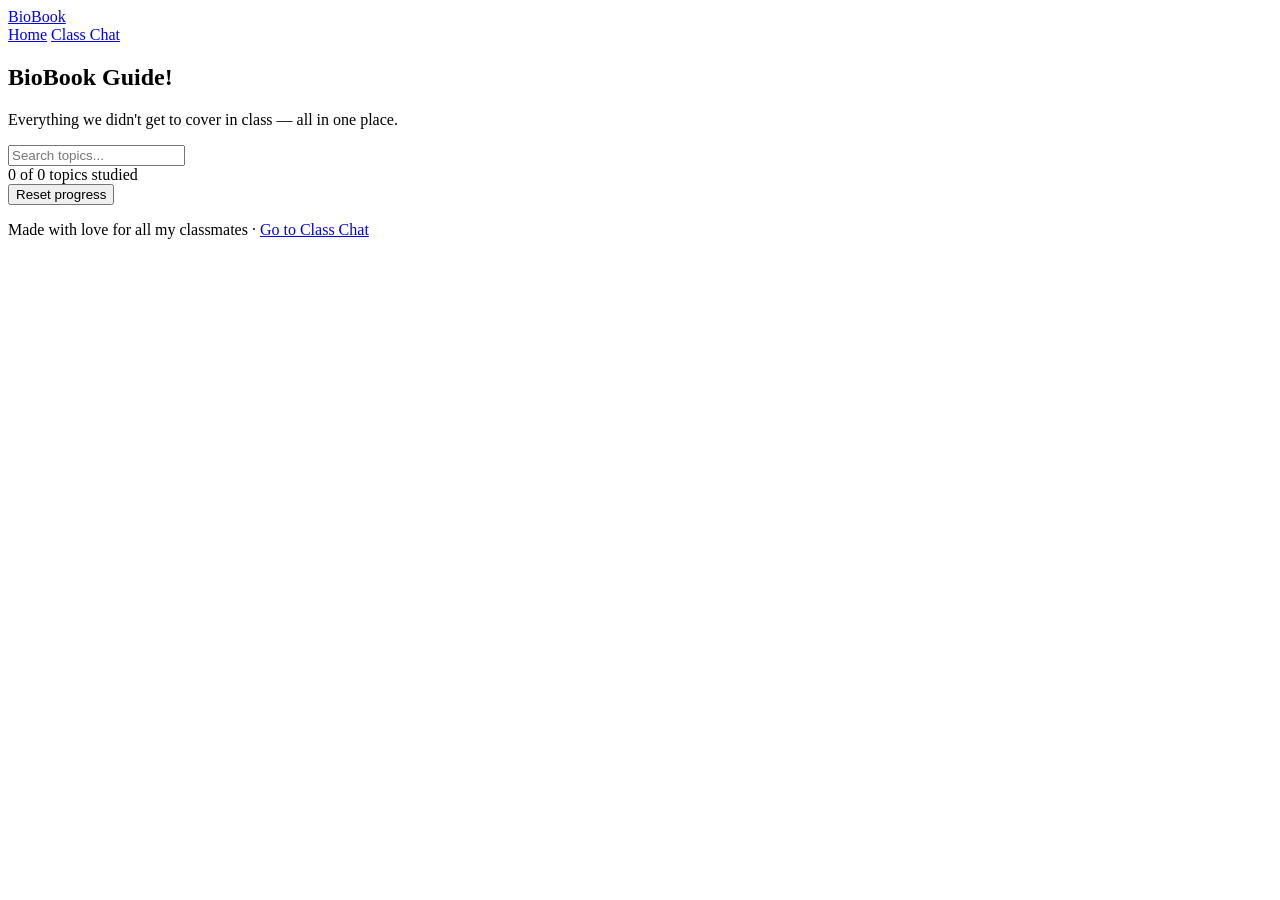
==== BioBook/index.html @ 23b40383 "Rename index.html to BioBook/index.html" ====
<!DOCTYPE html>
<html lang="en">
<head>
    <meta charset="UTF-8" />
    <meta name="viewport" content="width=device-width, initial-scale=1.0" />
    <title>BioBook</title>
    <link rel="stylesheet" href="css/Style.css" />
</head>
<body>

<!-- ========== HEADER ========== -->
<header id="site-header">
    <div class="header-inner">
        <a href="index.html" class="site-logo">BioBook</a>
        <nav class="header-nav">
            <a href="index.html" class="nav-link active">Home</a>
            <a href="Pages/chat.html" class="nav-link">Class Chat</a>
        </nav>
    </div>
</header>

<!-- ========== HERO ========== -->
<section id="hero">
    <h1>BioBook Guide!</h1>
    <p class="hero-sub">Everything we didn't get to cover in class — all in one place.</p>

    <!-- SEARCH BAR -->
    <div class="search-wrapper">
        <input
                type="text"
                id="topic-search"
                placeholder="Search topics..."
                autocomplete="off"
        />
        <div id="search-results" class="search-dropdown" hidden></div>
    </div>
</section>

<!-- ========== PROGRESS BANNER ========== -->
<section id="progress-banner">
    <div class="progress-inner">
        <span id="progress-label">0 of 0 topics studied</span>
        <div class="progress-bar-track">
            <div class="progress-bar-fill" id="progress-bar-fill"></div>
        </div>
        <button id="reset-progress-btn" class="btn-ghost">Reset progress</button>
    </div>
</section>

<!-- ========== TOPIC GRID ========== -->
<main id="topic-grid-section">
    <div id="topic-grid" class="topic-grid">
        <!-- Cards are injected by topics.js -->
    </div>
</main>

<!-- ========== FOOTER ========== -->
<footer id="site-footer">
    <p>Made with love for all my classmates · <a href="Pages/chat.html">Go to Class Chat</a></p>
</footer>

<script src="js/topics.js"></script>
<script src="js/search.js"></script>
<script src="js/progress.js"></script>
</body>
</html>
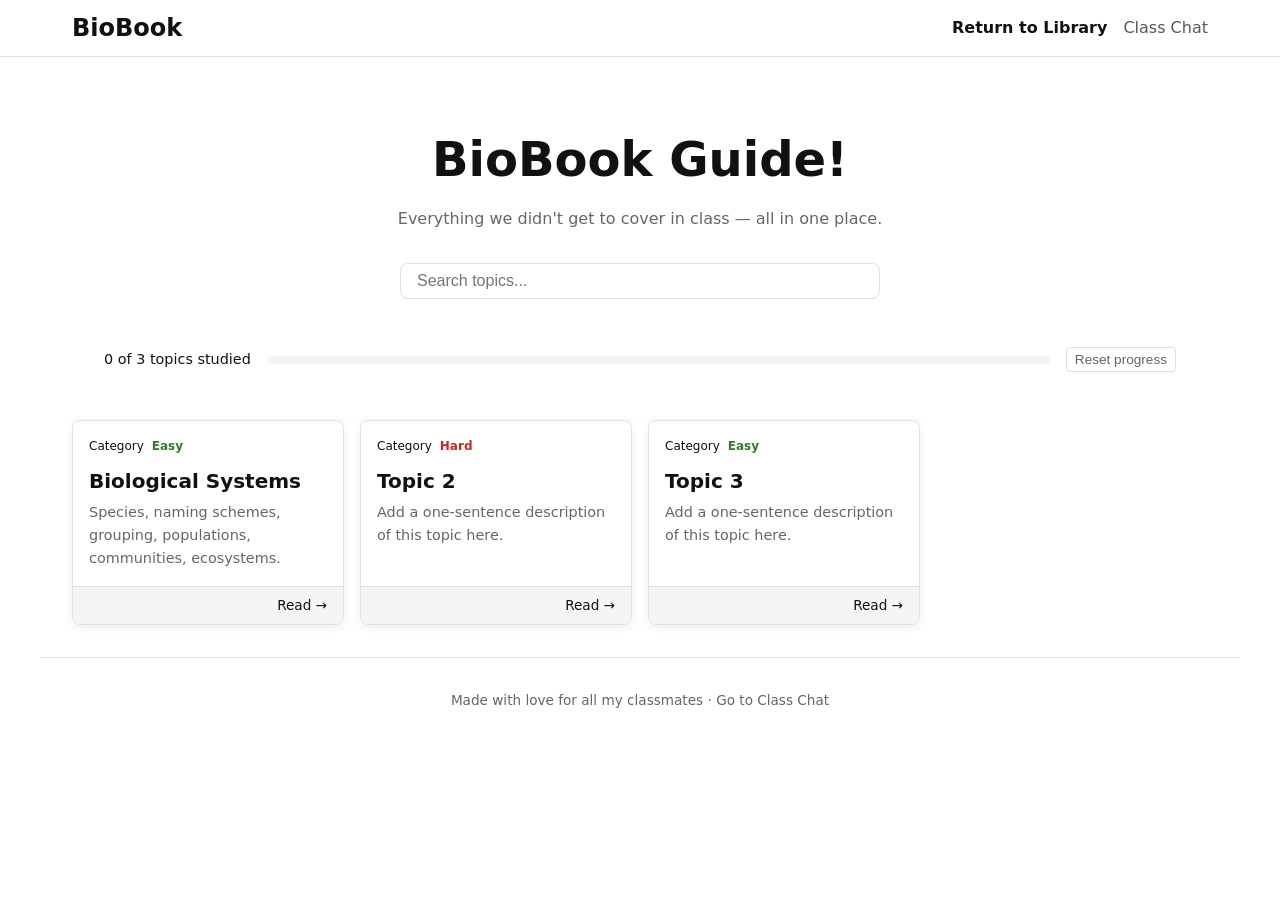
==== commit 2dd7e16c: "Update index.html" ====
--- a/BioBook/index.html
+++ b/BioBook/index.html
@@ -13,8 +13,8 @@
     <div class="header-inner">
         <a href="index.html" class="site-logo">BioBook</a>
         <nav class="header-nav">
-            <a href="index.html" class="nav-link active">Home</a>
-            <a href="Pages/chat.html" class="nav-link">Class Chat</a>
+            <a href="index.html" class="nav-link active">Return to Library</a>
+            <a href="BioBook/Pages/chat.html" class="nav-link">Class Chat</a>
         </nav>
     </div>
 </header>
--- a/BioBook/css/Style.css
+++ b/BioBook/css/Style.css
@@ -0,0 +1,530 @@
+/*
+ * style.css — BioBook
+ * ====================
+ * This is the CSS skeleton. Every selector used by the HTML/JS is listed here.
+ * Fill in your own values — nothing is final yet.
+ *
+ * TABLE OF CONTENTS
+ *   0. CSS Custom Properties (design tokens)
+ *   1. Reset / Base
+ *   2. Layout
+ *   3. Header & Nav
+ *   4. Hero & Search
+ *   5. Progress Banner
+ *   6. Topic Grid & Cards
+ *   7. Topic Page
+ *   8. Chat Page
+ *   9. Buttons
+ *  10. Utilities
+ */
+
+
+/* ─── 0. CSS Custom Properties ─────────────────────────────────────────────── */
+:root {
+    /* Colours — replace with your palette */
+    --color-bg:         #ffffff;
+    --color-surface:    #f5f5f5;
+    --color-border:     #e0e0e0;
+    --color-text:       #111111;
+    --color-text-muted: #666666;
+    --color-accent:     #2e7d32;   /* primary accent */
+    --color-accent-2:   #a5d6a7;   /* lighter accent */
+    --color-danger:     #c62828;
+
+    /* Difficulty badge colours */
+    --color-easy:   #2e7d32;
+    --color-medium: #f57c00;
+    --color-hard:   #c62828;
+
+    /* Spacing */
+    --space-xs: 0.25rem;
+    --space-sm: 0.5rem;
+    --space-md: 1rem;
+    --space-lg: 2rem;
+    --space-xl: 4rem;
+
+    /* Typography */
+    --font-body:    system-ui, sans-serif;
+    --font-display: system-ui, sans-serif; /* swap for a Google Font */
+    --text-base:    1rem;
+    --text-lg:      1.25rem;
+    --text-xl:      1.5rem;
+    --text-2xl:     2rem;
+    --text-3xl:     3rem;
+
+    /* Borders & Radii */
+    --radius-sm: 4px;
+    --radius-md: 8px;
+    --radius-lg: 16px;
+
+    /* Shadows */
+    --shadow-card: 0 2px 8px rgba(0,0,0,0.08);
+}
+
+
+/* ─── 1. Reset / Base ───────────────────────────────────────────────────────── */
+*, *::before, *::after { box-sizing: border-box; margin: 0; padding: 0; }
+
+body {
+    font-family: var(--font-body);
+    font-size: var(--text-base);
+    color: var(--color-text);
+    background: var(--color-bg);
+    line-height: 1.6;
+}
+
+a { color: inherit; text-decoration: none; }
+img { max-width: 100%; display: block; }
+
+
+/* ─── 2. Layout ─────────────────────────────────────────────────────────────── */
+.header-inner,
+.progress-inner {
+    max-width: 1200px;
+    margin: 0 auto;
+    padding: 0 var(--space-lg);
+}
+
+#hero,
+#progress-banner,
+#topic-grid-section,
+#topic-header,
+#topic-content,
+#topic-nav,
+#site-footer {
+    padding: var(--space-lg);
+    max-width: 1200px;
+    margin: 0 auto;
+}
+
+
+/* ─── 3. Header & Nav ───────────────────────────────────────────────────────── */
+#site-header {
+    /* sticky top bar */
+    position: sticky;
+    top: 0;
+    z-index: 100;
+    background: var(--color-bg);
+    border-bottom: 1px solid var(--color-border);
+}
+
+.header-inner {
+    display: flex;
+    align-items: center;
+    justify-content: space-between;
+    height: 56px;
+}
+
+.site-logo {
+    font-family: var(--font-display);
+    font-size: var(--text-xl);
+    font-weight: 700;
+}
+
+.header-nav {
+    display: flex;
+    gap: var(--space-md);
+}
+
+.nav-link        { opacity: 0.7; transition: opacity 0.15s; }
+.nav-link:hover  { opacity: 1; }
+.nav-link.active { opacity: 1; font-weight: 600; }
+
+
+/* ─── 4. Hero & Search ──────────────────────────────────────────────────────── */
+#hero {
+    text-align: center;
+    padding-top: var(--space-xl);
+    padding-bottom: var(--space-lg);
+}
+
+#hero h1        { font-size: var(--text-3xl); font-family: var(--font-display); }
+.hero-sub       { color: var(--color-text-muted); margin-top: var(--space-sm); }
+
+.search-wrapper {
+    position: relative;
+    max-width: 480px;
+    margin: var(--space-lg) auto 0;
+}
+
+#topic-search {
+    width: 100%;
+    padding: var(--space-sm) var(--space-md);
+    border: 1px solid var(--color-border);
+    border-radius: var(--radius-md);
+    font-size: var(--text-base);
+}
+
+.search-dropdown {
+    position: absolute;
+    top: calc(100% + 4px);
+    left: 0;
+    right: 0;
+    background: var(--color-bg);
+    border: 1px solid var(--color-border);
+    border-radius: var(--radius-md);
+    box-shadow: var(--shadow-card);
+    z-index: 200;
+    overflow: hidden;
+}
+
+.search-result-item {
+    display: flex;
+    align-items: center;
+    justify-content: space-between;
+    padding: var(--space-sm) var(--space-md);
+    border-bottom: 1px solid var(--color-border);
+    transition: background 0.1s;
+}
+.search-result-item:last-child { border-bottom: none; }
+.search-result-item:hover      { background: var(--color-surface); }
+
+.result-title mark { background: var(--color-accent-2); border-radius: 2px; }
+.result-tag        { font-size: 0.8rem; color: var(--color-text-muted); }
+.search-no-results { padding: var(--space-md); color: var(--color-text-muted); }
+
+
+/* ─── 5. Progress Banner ────────────────────────────────────────────────────── */
+#progress-banner { padding: var(--space-md) var(--space-lg); }
+
+.progress-inner {
+    display: flex;
+    align-items: center;
+    gap: var(--space-md);
+    flex-wrap: wrap;
+}
+
+#progress-label { font-size: 0.9rem; white-space: nowrap; }
+
+.progress-bar-track {
+    flex: 1;
+    min-width: 120px;
+    height: 8px;
+    background: var(--color-surface);
+    border-radius: 99px;
+    overflow: hidden;
+}
+
+.progress-bar-fill {
+    height: 100%;
+    background: var(--color-accent);
+    border-radius: 99px;
+    transition: width 0.4s ease;
+    width: 0%;
+}
+
+
+/* ─── 6. Topic Grid & Cards ─────────────────────────────────────────────────── */
+.topic-grid {
+    display: grid;
+    grid-template-columns: repeat(auto-fill, minmax(260px, 1fr));
+    gap: var(--space-md);
+}
+
+.topic-card {
+    border: 1px solid var(--color-border);
+    border-radius: var(--radius-md);
+    box-shadow: var(--shadow-card);
+    transition: transform 0.15s, box-shadow 0.15s;
+    overflow: hidden;
+}
+.topic-card:hover {
+    transform: translateY(-2px);
+    box-shadow: 0 6px 18px rgba(0,0,0,0.12);
+}
+.topic-card.is-studied {
+    border-color: var(--color-accent);
+}
+
+.card-link   { display: flex; flex-direction: column; height: 100%; }
+.card-inner  { flex: 1; padding: var(--space-md); }
+.card-footer {
+    display: flex;
+    justify-content: space-between;
+    align-items: center;
+    padding: var(--space-sm) var(--space-md);
+    background: var(--color-surface);
+    border-top: 1px solid var(--color-border);
+}
+
+.card-top {
+    display: flex;
+    gap: var(--space-sm);
+    margin-bottom: var(--space-sm);
+    flex-wrap: wrap;
+}
+
+.card-tag   { font-size: 0.75rem; }
+.card-title { font-size: var(--text-lg); margin-bottom: var(--space-xs); }
+.card-summary { font-size: 0.9rem; color: var(--color-text-muted); }
+
+.card-difficulty               { font-size: 0.75rem; font-weight: 600; }
+.difficulty-easy               { color: var(--color-easy); }
+.difficulty-medium             { color: var(--color-medium); }
+.difficulty-hard               { color: var(--color-hard); }
+
+.studied-badge {
+    font-size: 0.8rem;
+    color: var(--color-accent);
+    opacity: 0;
+    transition: opacity 0.2s;
+}
+.topic-card.is-studied .studied-badge { opacity: 1; }
+
+.card-cta { font-size: 0.85rem; }
+
+.empty-state { padding: var(--space-lg); color: var(--color-text-muted); }
+
+
+/* ─── 7. Topic Page ─────────────────────────────────────────────────────────── */
+#topic-header { padding-top: var(--space-lg); }
+
+.topic-header-inner { max-width: 800px; }
+
+#topic-title    { font-size: var(--text-2xl); font-family: var(--font-display); }
+.topic-meta     { display: flex; gap: var(--space-sm); margin: var(--space-sm) 0; flex-wrap: wrap; }
+.topic-tag      { font-size: 0.85rem; }
+.topic-difficulty { font-size: 0.85rem; font-weight: 600; }
+
+.content-section {
+    max-width: 800px;
+    margin-bottom: var(--space-xl);
+}
+.content-section h2 {
+    font-size: var(--text-xl);
+    margin-bottom: var(--space-md);
+    border-bottom: 2px solid var(--color-border);
+    padding-bottom: var(--space-xs);
+}
+
+.topic-page-nav {
+    display: flex;
+    justify-content: space-between;
+    max-width: 800px;
+    margin: 0 auto;
+    padding: var(--space-lg);
+    gap: var(--space-md);
+}
+
+
+/* ─── 8. Chat Page ──────────────────────────────────────────────────────────── */
+#chat-page {
+    display: flex;
+    height: calc(100vh - 56px); /* full height minus header */
+    max-width: 1200px;
+    margin: 0 auto;
+    overflow: hidden;
+}
+
+/* Sidebar */
+#chat-sidebar {
+    width: 220px;
+    flex-shrink: 0;
+    border-right: 1px solid var(--color-border);
+    overflow-y: auto;
+    padding: var(--space-md);
+}
+
+#chat-sidebar h2 {
+    font-size: 0.85rem;
+    text-transform: uppercase;
+    letter-spacing: 0.05em;
+    color: var(--color-text-muted);
+    margin-bottom: var(--space-sm);
+}
+
+#chat-topic-list { list-style: none; display: flex; flex-direction: column; gap: 2px; }
+
+.channel-btn {
+    width: 100%;
+    text-align: left;
+    background: none;
+    border: none;
+    padding: var(--space-xs) var(--space-sm);
+    border-radius: var(--radius-sm);
+    cursor: pointer;
+    font-size: 0.9rem;
+    color: var(--color-text);
+    transition: background 0.1s;
+}
+.channel-btn:hover    { background: var(--color-surface); }
+.channel-btn.is-active { background: var(--color-accent); color: #fff; font-weight: 600; }
+
+/* Main chat area */
+#chat-main {
+    flex: 1;
+    display: flex;
+    flex-direction: column;
+    overflow: hidden;
+}
+
+#chat-header-bar {
+    display: flex;
+    align-items: center;
+    gap: var(--space-sm);
+    padding: var(--space-sm) var(--space-md);
+    border-bottom: 1px solid var(--color-border);
+}
+
+#chat-header-bar h2   { font-size: var(--text-lg); }
+.chat-count            { font-size: 0.85rem; color: var(--color-text-muted); }
+
+/* Name banner */
+.name-banner {
+    padding: var(--space-md);
+    background: var(--color-surface);
+    border-bottom: 1px solid var(--color-border);
+}
+.name-input-row { display: flex; gap: var(--space-sm); margin-top: var(--space-sm); }
+#username-input {
+    flex: 1;
+    padding: var(--space-xs) var(--space-sm);
+    border: 1px solid var(--color-border);
+    border-radius: var(--radius-sm);
+}
+
+/* Message list */
+#message-list {
+    flex: 1;
+    overflow-y: auto;
+    padding: var(--space-md);
+    display: flex;
+    flex-direction: column;
+    gap: var(--space-xs);
+}
+
+.chat-date-divider {
+    text-align: center;
+    font-size: 0.8rem;
+    color: var(--color-text-muted);
+    margin: var(--space-sm) 0;
+}
+.chat-date-divider span {
+    background: var(--color-surface);
+    padding: 2px var(--space-sm);
+    border-radius: 99px;
+}
+
+.chat-message {
+    display: flex;
+    gap: var(--space-sm);
+    align-items: baseline;
+    max-width: 75%;
+    background: var(--color-surface);
+    border-radius: var(--radius-md);
+    padding: var(--space-xs) var(--space-sm);
+    flex-wrap: wrap;
+}
+.chat-message.is-own {
+    align-self: flex-end;
+    background: var(--color-accent);
+    color: #fff;
+}
+
+.msg-author { font-weight: 700; font-size: 0.8rem; white-space: nowrap; }
+.msg-text   { font-size: 0.95rem; word-break: break-word; flex: 1; }
+.msg-time   { font-size: 0.75rem; opacity: 0.6; white-space: nowrap; }
+
+.chat-empty { color: var(--color-text-muted); padding: var(--space-md); text-align: center; }
+
+/* Compose */
+.chat-compose {
+    padding: var(--space-sm) var(--space-md);
+    border-top: 1px solid var(--color-border);
+}
+
+.composing-label { font-size: 0.8rem; color: var(--color-text-muted); display: block; margin-bottom: var(--space-xs); }
+
+.compose-row {
+    display: flex;
+    gap: var(--space-sm);
+}
+
+#message-input {
+    flex: 1;
+    padding: var(--space-xs) var(--space-sm);
+    border: 1px solid var(--color-border);
+    border-radius: var(--radius-md);
+    resize: none;
+    font-family: inherit;
+    font-size: var(--text-base);
+}
+
+.compose-meta {
+    display: flex;
+    justify-content: flex-end;
+    align-items: center;
+    gap: var(--space-sm);
+    margin-top: var(--space-xs);
+}
+
+.char-count { font-size: 0.8rem; color: var(--color-text-muted); }
+
+
+/* ─── 9. Buttons ─────────────────────────────────────────────────────────────── */
+.btn-primary {
+    background: var(--color-accent);
+    color: #fff;
+    border: none;
+    border-radius: var(--radius-sm);
+    padding: var(--space-xs) var(--space-md);
+    cursor: pointer;
+    font-size: var(--text-base);
+    font-weight: 600;
+    transition: opacity 0.15s;
+}
+.btn-primary:hover { opacity: 0.85; }
+
+.btn-ghost {
+    background: none;
+    border: 1px solid var(--color-border);
+    border-radius: var(--radius-sm);
+    padding: var(--space-xs) var(--space-sm);
+    cursor: pointer;
+    font-size: 0.85rem;
+    color: var(--color-text-muted);
+    transition: background 0.15s;
+}
+.btn-ghost:hover { background: var(--color-surface); }
+
+.btn-studied {
+    margin-top: var(--space-sm);
+    background: var(--color-surface);
+    border: 1px solid var(--color-border);
+    border-radius: var(--radius-sm);
+    padding: var(--space-xs) var(--space-md);
+    cursor: pointer;
+    font-size: 0.9rem;
+    transition: background 0.15s, color 0.15s, border-color 0.15s;
+}
+.btn-studied.is-studied {
+    background: var(--color-accent);
+    color: #fff;
+    border-color: var(--color-accent);
+}
+
+.btn-nav {
+    background: var(--color-surface);
+    border: 1px solid var(--color-border);
+    border-radius: var(--radius-sm);
+    padding: var(--space-xs) var(--space-md);
+    font-size: 0.9rem;
+    transition: background 0.15s;
+}
+.btn-nav:hover { background: var(--color-border); }
+
+
+/* ─── 10. Utilities ─────────────────────────────────────────────────────────── */
+#site-footer {
+    text-align: center;
+    padding: var(--space-lg);
+    color: var(--color-text-muted);
+    font-size: 0.85rem;
+    border-top: 1px solid var(--color-border);
+}
+
+@media (max-width: 640px) {
+    .topic-grid { grid-template-columns: 1fr; }
+    #chat-page  { flex-direction: column; height: auto; }
+    #chat-sidebar { width: 100%; border-right: none; border-bottom: 1px solid var(--color-border); }
+}
